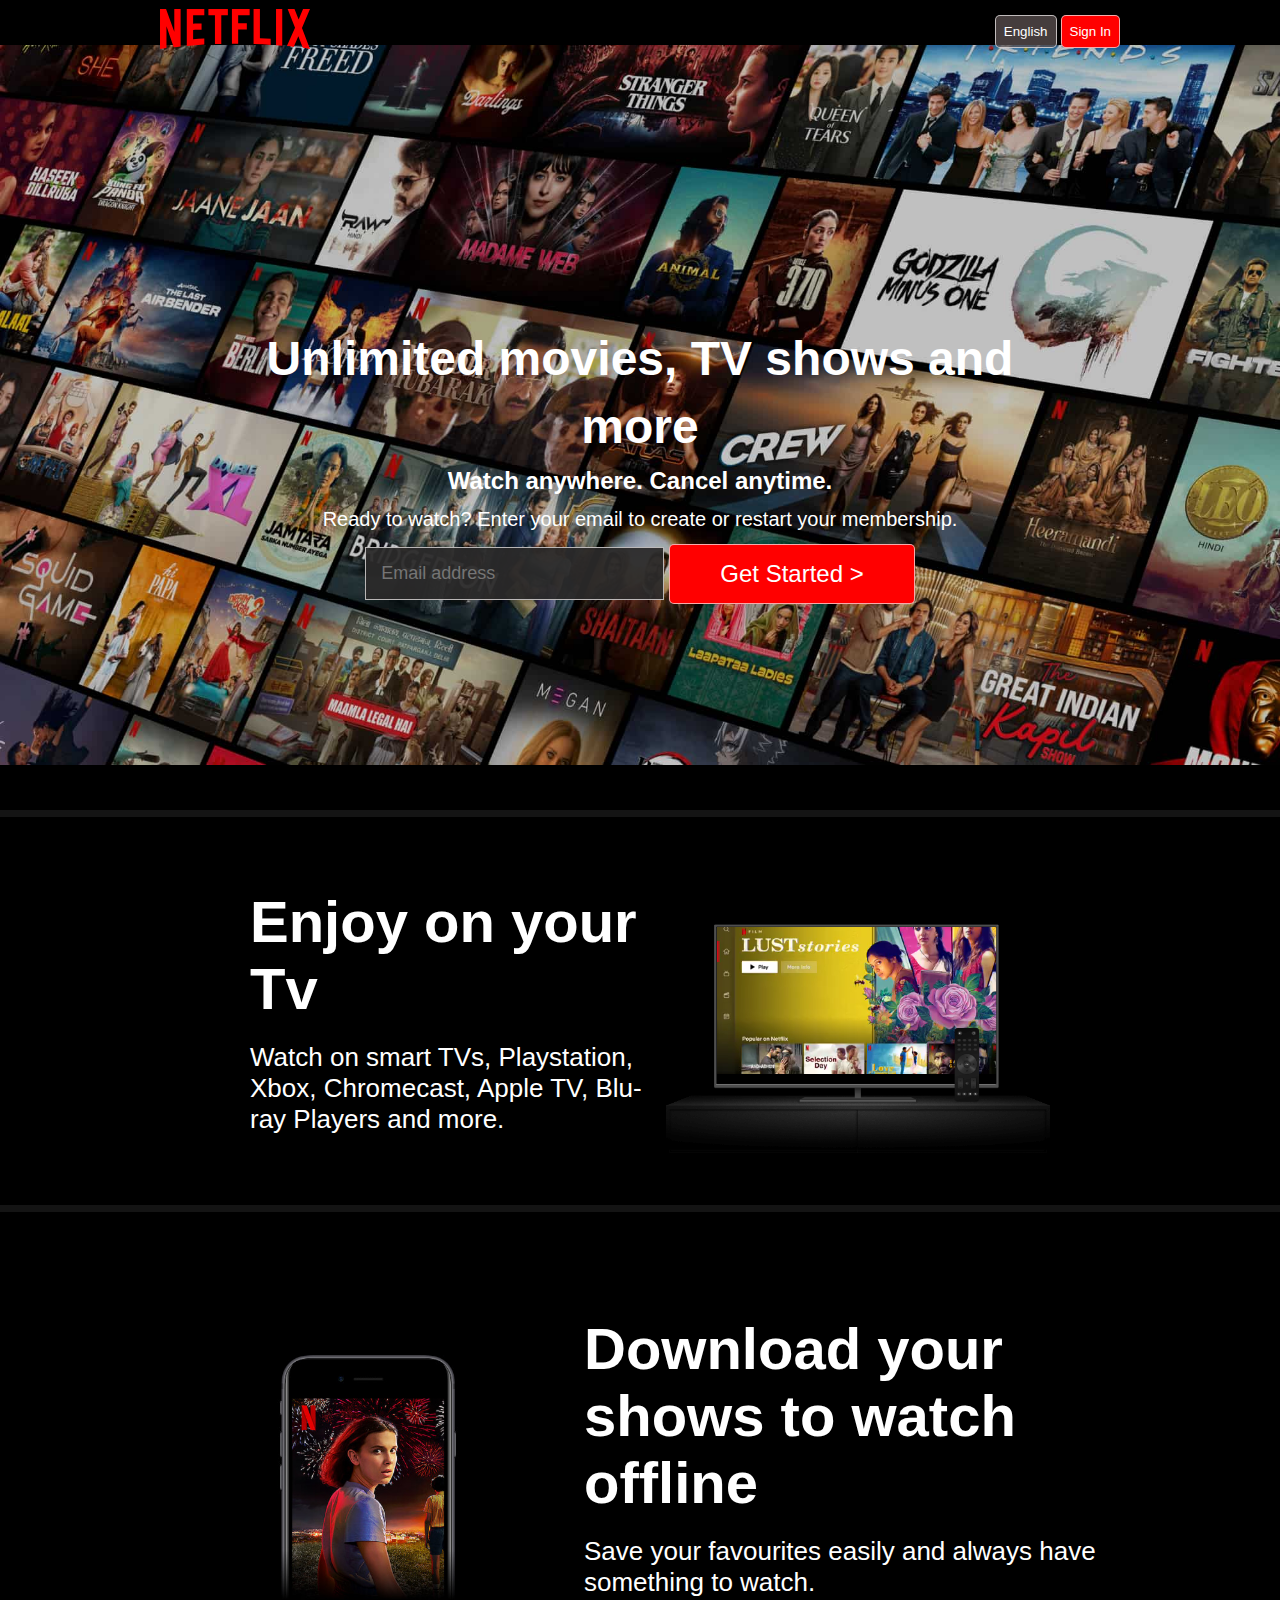
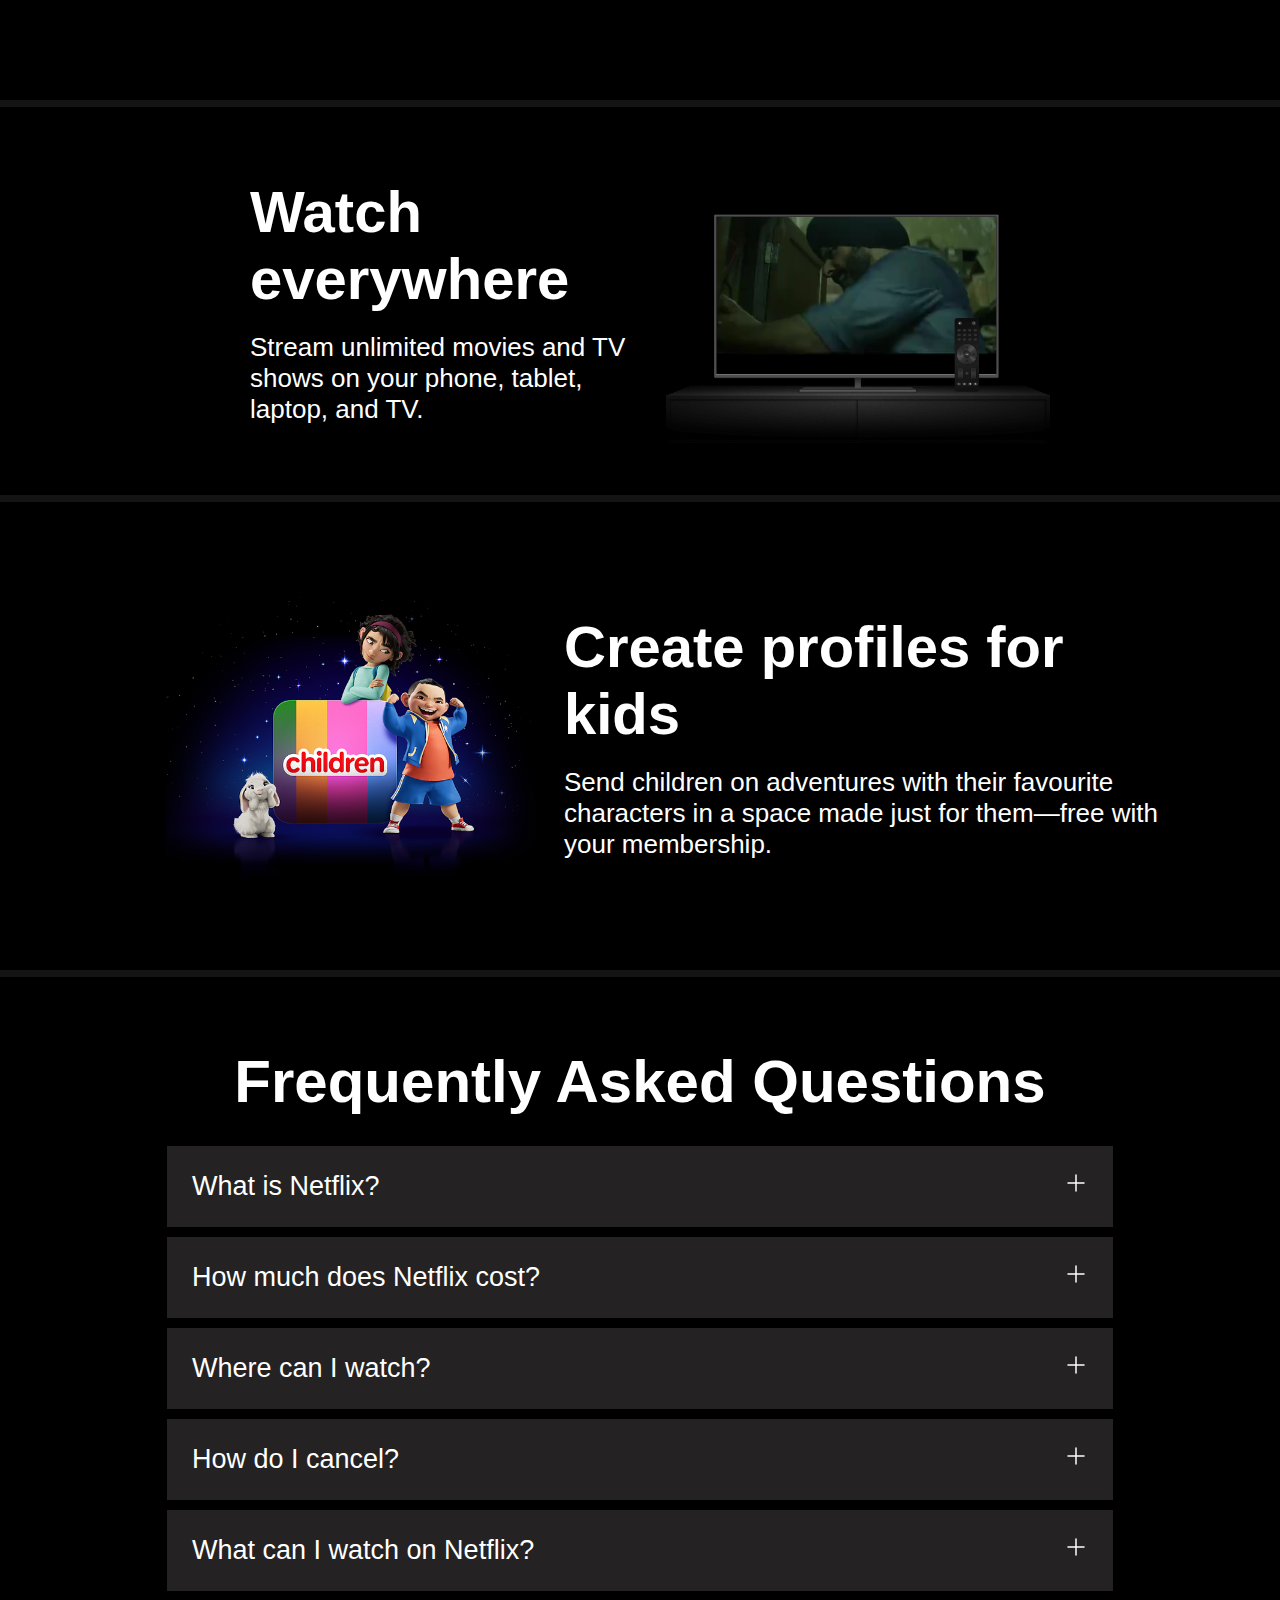
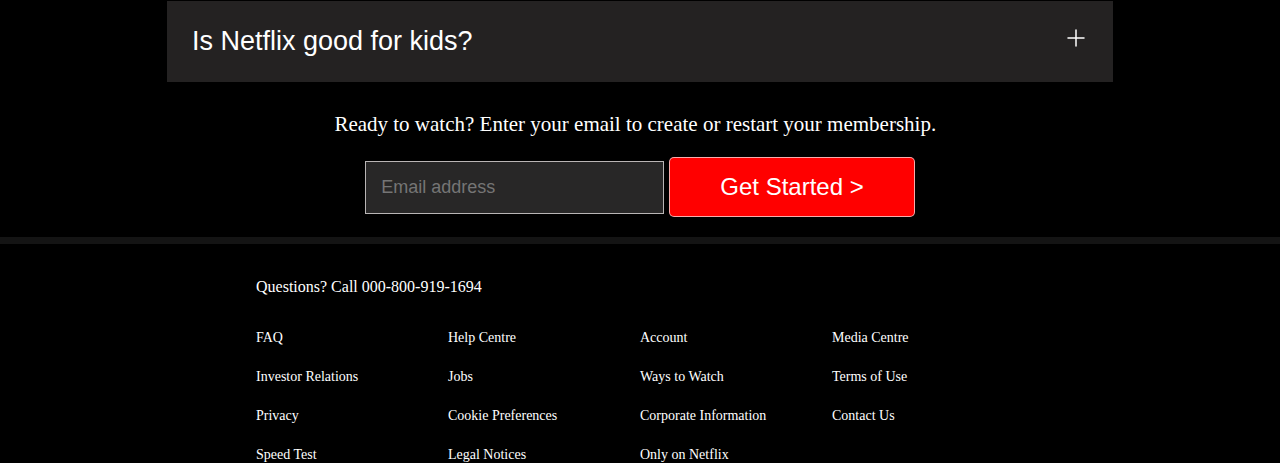
==== index.html @ 5d276bbe "Update and rename project.html to index.html" ====
<!DOCTYPE html>
<html lang="en">

<head>
    <meta charset="UTF-8">
    <meta name="viewport" content="width=device-width, initial-scale=1.0">
    <title>NETFLIX</title>
    <link rel="stylesheet" href="project.css">
</head>

<body>
    <div class="box"></div>

    <div class="main">

        <nav>

            <span>
                <img width="150" src="assets/logo.svg">
            </span>
            <div>
                <button class="btn btn-red">English</button>
                <button class="btn btn-red-sm">Sign In</button>
            </div>

        </nav>


        <div class="hero">
            <span>
                Unlimited movies, TV shows and

            </span>
            <span>
                more
            </span>
            <span>
                Watch anywhere. Cancel anytime.

            </span>
            <span>
                Ready to watch? Enter your email to create or restart your membership.

            </span>
            <div class="hero-buttons">
                <input type="text" placeholder="Email address">
                <button class="btn btn-red-sm2">Get Started &gt; </button>
            </div>
        </div>
    </div>
    <div class="separation"></div>
    </div>
    <section class="first">
        <div>
            <span>
                Enjoy on your Tv
            </span>
            <span>
                Watch on smart TVs, Playstation, Xbox, Chromecast,

                Apple TV, Blu-ray Players and more.
            </span>
        </div>
        <div class="secimg">
            <img src="assets/images/tv.jpg.png" alt="">
            <video src="assets/videos/video1.mp4.m4v" autoplay loop muted></video>

        </div>
    </section>
    <div class="separation"></div>
    </div>
    <section class=" first second">

        <div class="secimg">
            <img src="assets/images/mobile.jpg.jpg" alt="">
        </div>

        <div>
            <span>

                Download your shows to watch offline
            </span>
            <span>

                Save your favourites easily and always have something to watch.
            </span>
        </div>
    </section>
    <div class="separation"></div>
    </div>
    <section class="first third">
        <div>
            <span>
                Watch everywhere
            </span>
            <span>
                Stream unlimited movies and TV shows on your phone, tablet, laptop, and TV.

            </span>
        </div>
        <div class="secimg">
            <img src="assets/images/tv.jpg.png" alt="">
            <video src="assets/videos/video2.mp4.m4v" autoplay loop muted></video>

        </div>
    </section>
    <div class="separation"></div>
    </div>
    <section class="first forth">
        </div>
        <div class="secimg">
            <img src="assets/images/kids.jpg.png" alt="">
        </div>
        <div>
            <span>
                Create profiles for kids
            </span>
            <span>
                Send children on adventures with their favourite characters in a space made just for them—free with your
                membership.

            </span>
    </section>
    <div class="separation"></div>
    </div>
    <section class="faq">
        <h2>
            Frequently Asked Questions
        </h2>
        <div class="faqbox">
            <span>
                What is Netflix?
            </span>
            <svg xmlns="http://www.w3.org/2000/svg" viewBox="0 0 24 24" width="24" height="24" color="#000000"
                fill="none">
                <path d="M12 4V20" stroke="currentColor" stroke-width="1.5" stroke-linecap="round"
                    stroke-linejoin="round" />
                <path d="M4 12H20" stroke="currentColor" stroke-width="1.5" stroke-linecap="round"
                    stroke-linejoin="round" />
            </svg>
        </div>

        <div class="faqbox">
            <span>
                How much does Netflix cost?
            </span>

            <svg xmlns="http://www.w3.org/2000/svg" viewBox="0 0 24 24" width="24" height="24" color="#000000"
                fill="none">
                <path d="M12 4V20" stroke="currentColor" stroke-width="1.5" stroke-linecap="round"
                    stroke-linejoin="round" />
                <path d="M4 12H20" stroke="currentColor" stroke-width="1.5" stroke-linecap="round"
                    stroke-linejoin="round" />
            </svg>
        </div>

        <div class="faqbox">
            <span>
                Where can I watch?
            </span>

            <svg xmlns="http://www.w3.org/2000/svg" viewBox="0 0 24 24" width="24" height="24" color="#000000"
                fill="none">
                <path d="M12 4V20" stroke="currentColor" stroke-width="1.5" stroke-linecap="round"
                    stroke-linejoin="round" />
                <path d="M4 12H20" stroke="currentColor" stroke-width="1.5" stroke-linecap="round"
                    stroke-linejoin="round" />
            </svg>
        </div>

        <div class="faqbox">
            <span>
                How do I cancel?
            </span>

            <svg xmlns="http://www.w3.org/2000/svg" viewBox="0 0 24 24" width="24" height="24" color="#000000"
                fill="none">
                <path d="M12 4V20" stroke="currentColor" stroke-width="1.5" stroke-linecap="round"
                    stroke-linejoin="round" />
                <path d="M4 12H20" stroke="currentColor" stroke-width="1.5" stroke-linecap="round"
                    stroke-linejoin="round" />
            </svg>
        </div>

        <div class="faqbox">
            <span>
                What can I watch on Netflix?
            </span>

            <svg xmlns="http://www.w3.org/2000/svg" viewBox="0 0 24 24" width="24" height="24" color="#000000"
                fill="none">
                <path d="M12 4V20" stroke="currentColor" stroke-width="1.5" stroke-linecap="round"
                    stroke-linejoin="round" />
                <path d="M4 12H20" stroke="currentColor" stroke-width="1.5" stroke-linecap="round"
                    stroke-linejoin="round" />
            </svg>
        </div>

        <div class="faqbox">
            <span>
                Is Netflix good for kids?
            </span>

            <svg xmlns="http://www.w3.org/2000/svg" viewBox="0 0 24 24" width="24" height="24" color="#000000"
                fill="none">
                <path d="M12 4V20" stroke="currentColor" stroke-width="1.5" stroke-linecap="round"
                    stroke-linejoin="round" />
                <path d="M4 12H20" stroke="currentColor" stroke-width="1.5" stroke-linecap="round"
                    stroke-linejoin="round" />
            </svg>
        </div>
        <div class="jatt">
            <p>

                Ready to watch? Enter your email to create or restart your membership.
            </p>



        </div>
        <div class="hero-buttons">
            <input type="text" placeholder="Email address">
            <button class="btn btn-red-sm2">Get Started &gt; </button>
        </div>
    </section>
    <div class="separation"></div>
    </div>
    <footer>
        <div class="questions">
            Questions? Call 000-800-919-1694
        </div>
        <div class="footer">
            <div class="footer-item">
                <a href="faq">FAQ</a>
                <a href="faq">Investor Relations</a>
                <a href="faq">Privacy</a>
                <a href="faq">Speed Test</a>
            </div>
            <div class="footer-item">
                <a href="faq">Help Centre</a>
                <a href="faq">Jobs</a>
                <a href="faq">
                    Cookie Preferences</a>
                <a href="faq">
                    Legal Notices</a>
            </div>
            <div class="footer-item">
                <a href="faq">Account</a>
                <a href="faq">
                    Ways to Watch</a>
                <a href="faq">
                    Corporate Information</a>
                <a href="faq">
                    Only on Netflix</a>
            </div>
            <div class="footer-item">
                <a href="faq">
                    Media Centre</a>
                <a href="faq">
                    Terms of Use</a>
                <a href="faq">
                    Contact Us</a>
            </div>
        </div>
    </footer>

</body>

</html>
---- project.css ----
* {
    padding: 0;
    margin: 0;
}

body {
    background-color: black;
}

.main {
    background-image: url(assets/images/bg.jpg.jpg);
    background-position: center center;
    background-repeat: no-repeat;
    background-size: max(1200px, 100vw);
    height: 90vh;
    position: relative;
}

.main .box {
    height: 90vh;
    width: 100%;
    opacity: 0.49;
    background-color: black;
    position: absolute;
    top: 0;
}

nav {
    max-width: 75vw;
    margin: auto;
    display: flex;
    align-items: center;
    justify-content: space-between;
    height: 62px;
}

nav.img {
    position: relative;
    z-index: 10;

}

nav.button {
    position: relative;
    z-index: 10;
    color: white;
    font-weight: 900;
    font-size: 60px;

}

.hero {
    position: relative;
    height: 90vh;
    display: flex;
    align-items: center;
    justify-content: center;
    color: white;
    flex-direction: column;
    font-family: 'Gill Sans', 'Gill Sans MT', Calibri, 'Trebuchet MS', sans-serif;
    gap: 13px;
}

.hero> :nth-child(1) {
    font-weight: 900;
    font-size: 48px;
    align-items: center;
}

.hero> :nth-child(2) {
    font-weight: 900;
    font-size: 48px;
    align-items: center;
}

.hero> :nth-child(3) {
    font-weight: 600;
    font-size: 24px;
    align-items: center;
}

.hero> :nth-child(4) {
    font-weight: 400;
    font-size: 20px;
    align-items: center;
}

.separation {
    background-color: rgba(128, 128, 128, 0.151);
    height: 7px;
}

.btn {
    background-color: rgba(92, 81, 81, 0.753);
    font-weight: lighter;
    padding: 8px;
    border-radius: 5px;
    border: 1px solid rgb(247, 242, 242, 0.7);
    cursor: pointer;
    color: white;

}

.btn-red-sm {
    background-color: red;
    color: white;
    cursor: pointer;
    /* border: none; */
}

.btn-red-sm2 {
    background-color: red;
    font-size: x-large;
    padding: 15px 50px;
    color: white;
    /* border: none; */
    cursor: pointer;

}

.main input {
    font-size: large;
    padding: 15px 50px;
    color: solid white;
    background: rgba(43, 41, 41, 0.94);
    padding-left: 15px;
    border: 1px solid rgb(247, 242, 242, 0.7);
    color: white;


}

.hero-buttons {
    display: flex;
    justify-content: center;
    align-items: center;
    gap: 5px;
}

.first {
    display: flex;
    justify-content: center;
    align-items: center;
    color: white;

}
section.first>div {

    font-family: 'Gill Sans', 'Gill Sans MT', Calibri, 'Trebuchet MS', sans-serif;
    display: flex;
    flex-direction: column;
    padding-left: 200px;
    column-gap: 250px;
}

section.first>div :nth-child(1) {
    font-weight: 900;
    font-size: 58px;


}

section.first>div :nth-child(2) {
    font-weight: 400;
    font-size: 26px;
    margin-top: 20px;

}

.secimg img {
    width: 30vw;
    position: relative;
    z-index: 10;
    right: 180px;
}

.secimg video {
    position: absolute;
    right: 180px;
    width: 26vw;
    top: 4;
    margin-right: 50px;

}

section.first.second div {
    padding: 50px;
}

section.first.second .secimg {
    padding-right: 50px;
    left: 20vw;
    position: relative;
}

section {
    padding: 50px;

}

section.first.forth div {
    padding: 40px;
}

section.first.forth .secimg {
    padding-right: 50px;
    left: 20vw;
    position: relative;
}

.faq {
    color: white;
    padding: 20px;
    font-size: 20px;
}

.faq h2 {
    text-align: center;
    padding: 20px;
    margin-top: 30px;
    font-size: 60px;
    font-family: 'Gill Sans', 'Gill Sans MT', Calibri, 'Trebuchet MS', sans-serif;
    font-weight: bolder;

}

.faqbox:hover {
    background-color: black;
}

.faqbox {
    display: flex;
    background-color: rgb(36, 34, 34);
    padding: 25px;
    color: white;
    justify-content: space-between;
    margin: 10px auto;
    max-width: 70vw;
    font-size: 27px;
    font-weight: 500;
    font-family: 'Gill Sans', 'Gill Sans MT', Calibri, 'Trebuchet MS', sans-serif;
    cursor: pointer;
}

.faq input {
    font-size: large;
    padding: 15px 50px;
    color: solid white;
    background: rgba(43, 41, 41, 0.94);
    padding-left: 15px;
    border: 1px solid rgb(247, 242, 242, 0.7);
}

svg {
    color: white;
}

p {
    padding: 20px;
    margin-left: 23vw;
    font-size: 21px;
    font-weight: 500;
}

footer {
    color: white;
    max-width: 60vw;
    margin: auto;
    gap: 14px;
}

footer .questions {
    padding: 34px 0;
}

.footer {
    display: grid;
    grid-template-columns: 1fr 1fr 1fr 1fr;
    color: white;
    max-width: 60vw;
    margin: auto;
}

.footer-item {
    display: flex;
    flex-direction: column;
    gap: 23px;
}

footer a {
    text-decoration: none;
    color: white;
    font-size: 14px;
}
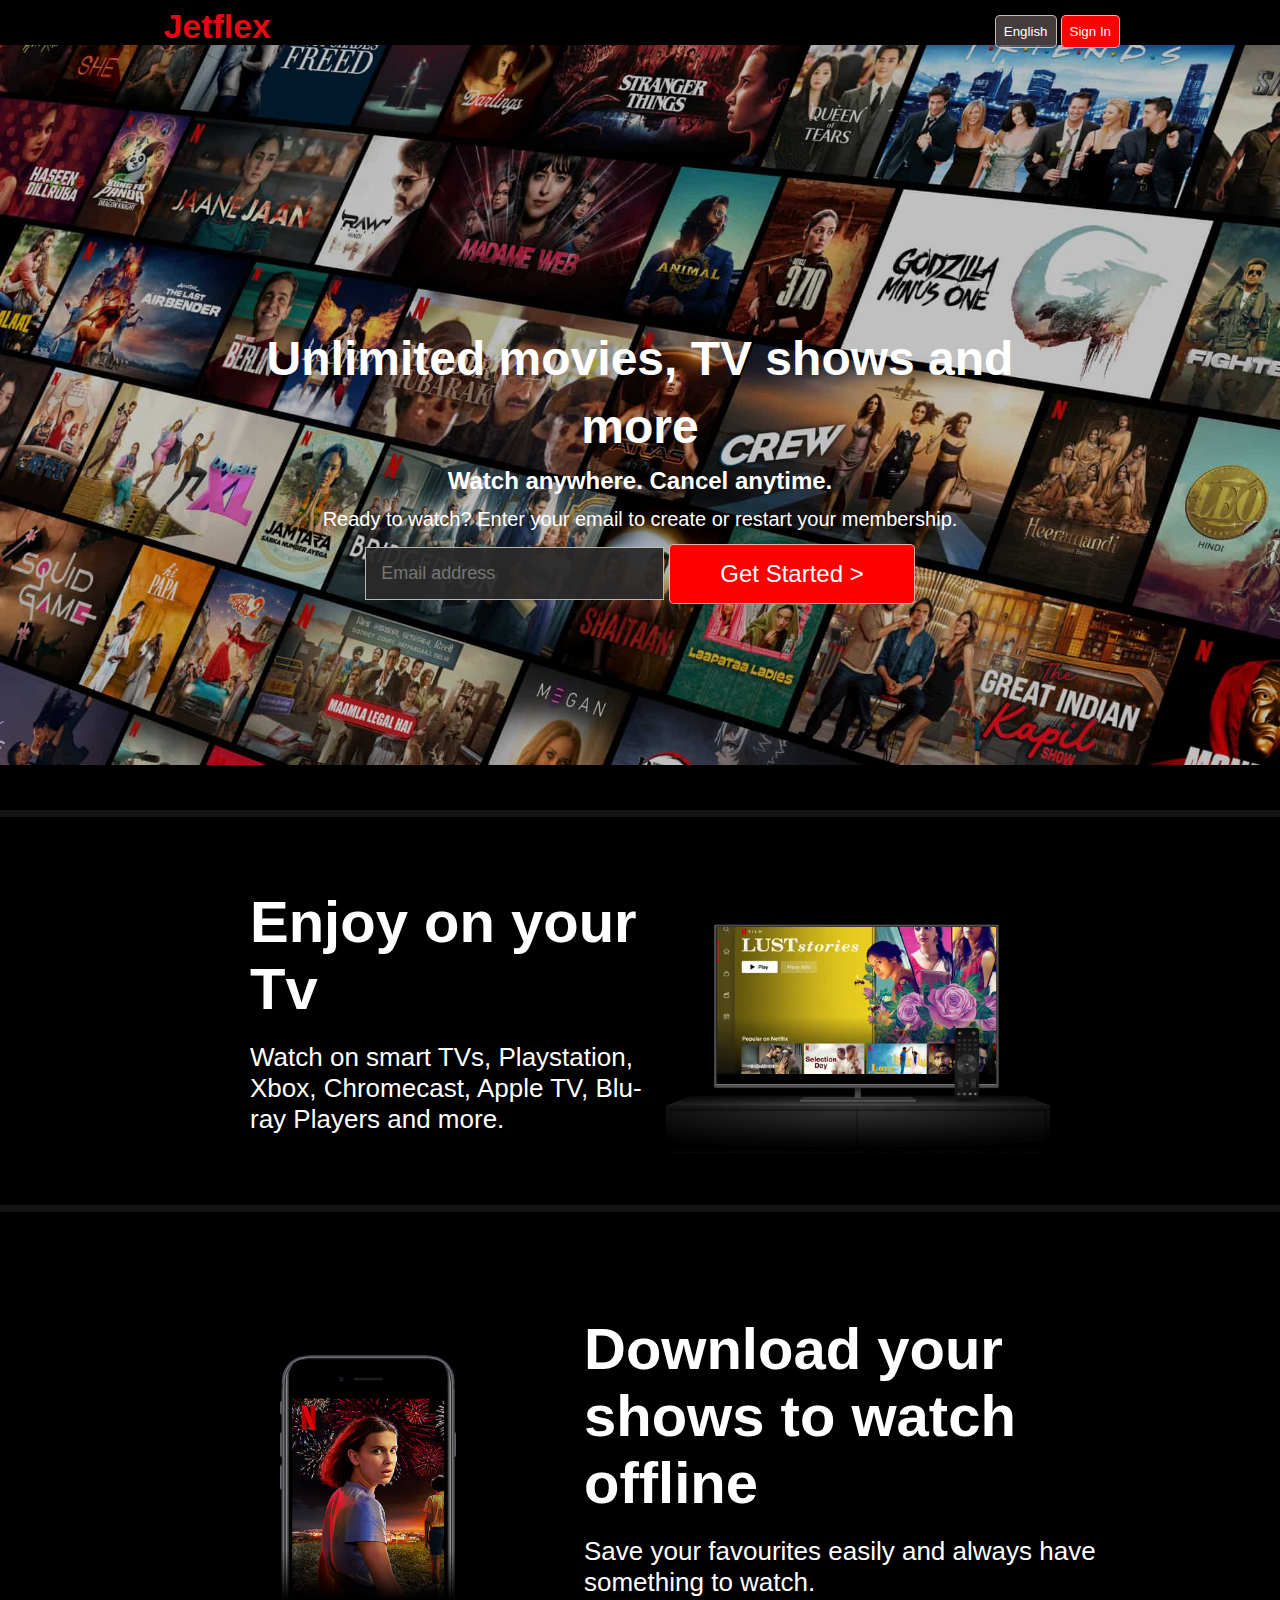
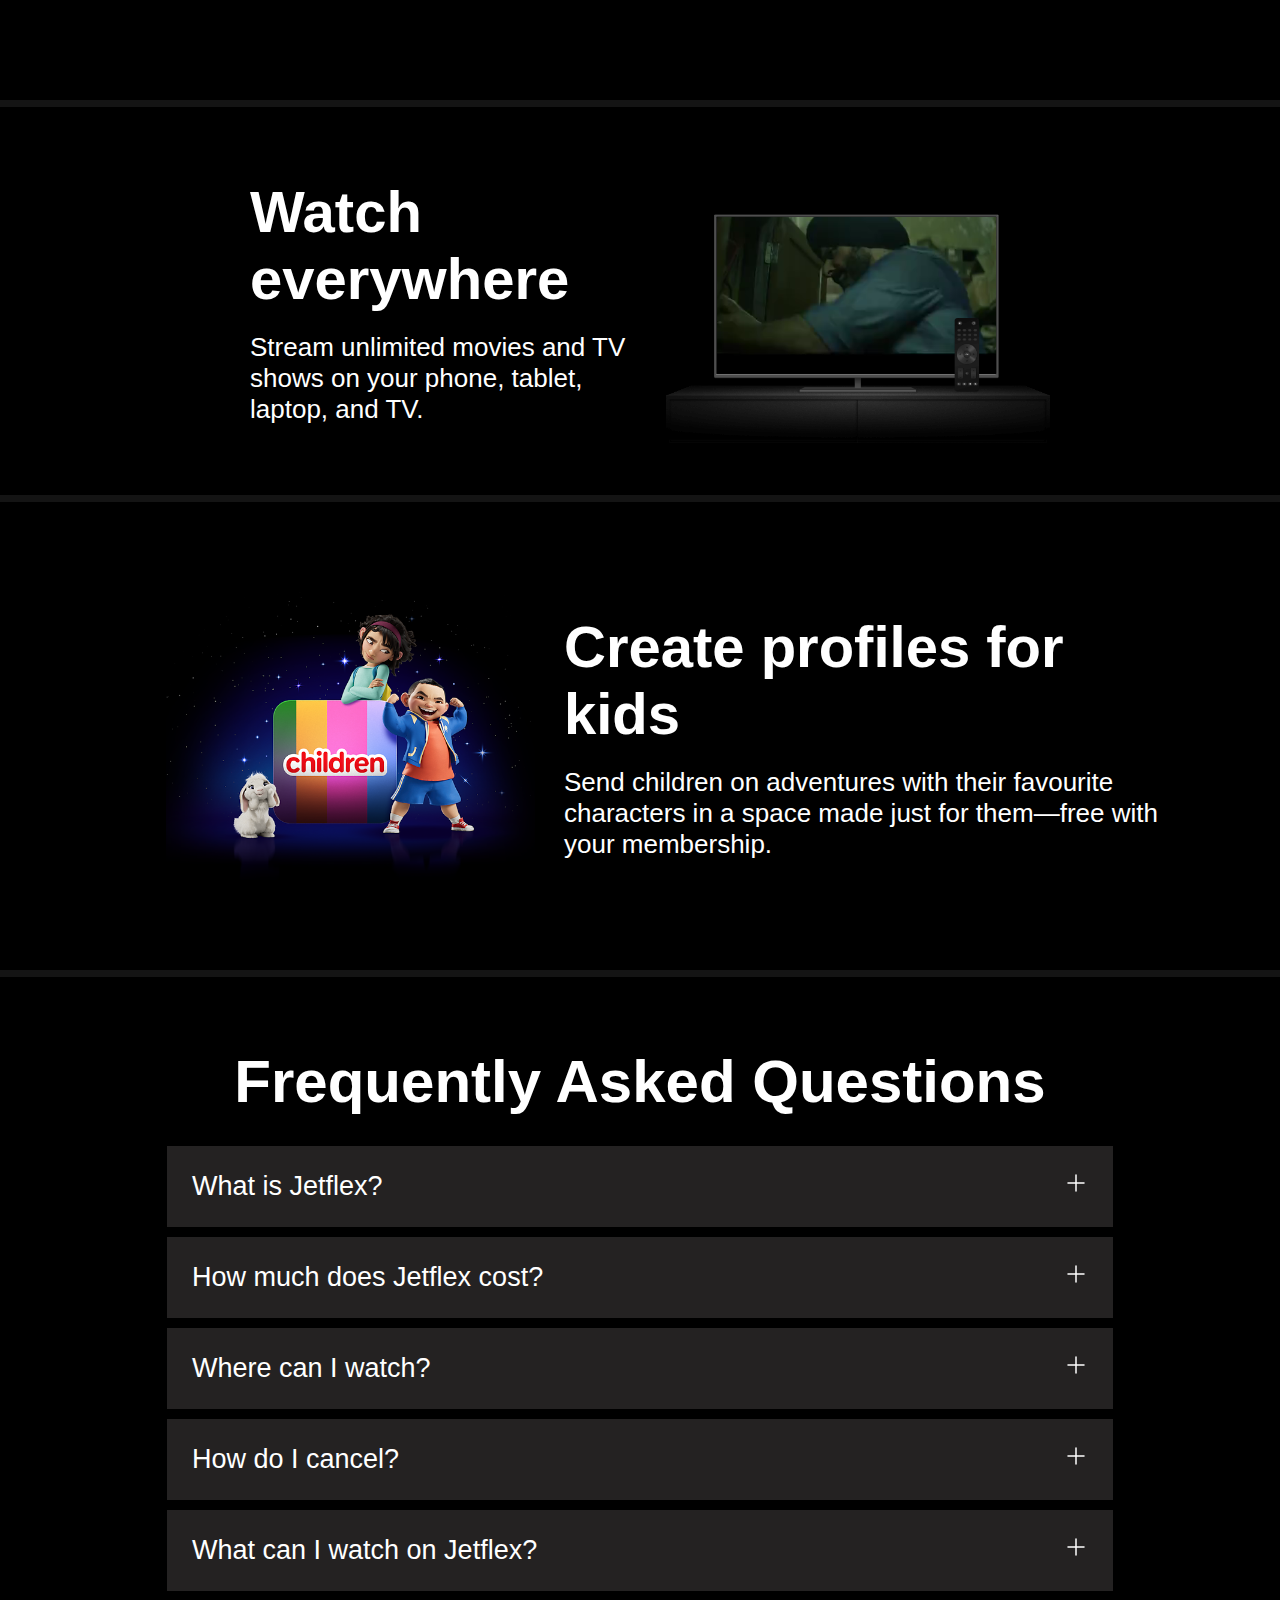
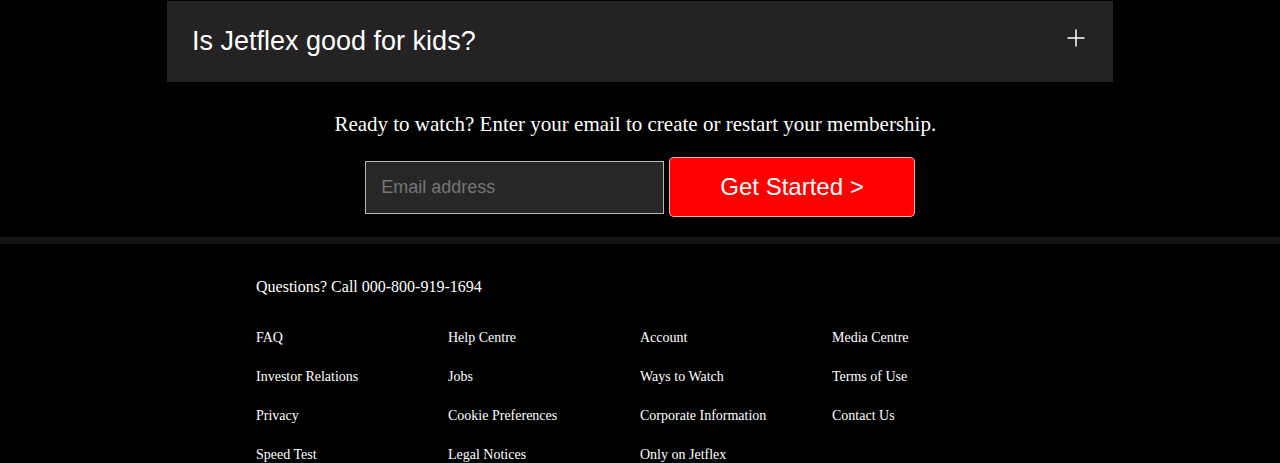
==== commit d2ad3374: "Update index.html" ====
--- a/index.html
+++ b/index.html
@@ -4,7 +4,7 @@
 <head>
     <meta charset="UTF-8">
     <meta name="viewport" content="width=device-width, initial-scale=1.0">
-    <title>NETFLIX</title>
+    <title>jETFLEX</title>
     <link rel="stylesheet" href="project.css">
 </head>
 
@@ -16,7 +16,7 @@
         <nav>
 
             <span>
-                <img width="150" src="assets/logo.svg">
+                <img width="150" src="assets/jetflex_logo.svg">
             </span>
             <div>
                 <button class="btn btn-red">English</button>
@@ -129,20 +129,20 @@
         </h2>
         <div class="faqbox">
             <span>
-                What is Netflix?
-            </span>
-            <svg xmlns="http://www.w3.org/2000/svg" viewBox="0 0 24 24" width="24" height="24" color="#000000"
-                fill="none">
-                <path d="M12 4V20" stroke="currentColor" stroke-width="1.5" stroke-linecap="round"
-                    stroke-linejoin="round" />
-                <path d="M4 12H20" stroke="currentColor" stroke-width="1.5" stroke-linecap="round"
-                    stroke-linejoin="round" />
-            </svg>
-        </div>
-
-        <div class="faqbox">
-            <span>
-                How much does Netflix cost?
+                What is Jetflex?
+            </span>
+            <svg xmlns="http://www.w3.org/2000/svg" viewBox="0 0 24 24" width="24" height="24" color="#000000"
+                fill="none">
+                <path d="M12 4V20" stroke="currentColor" stroke-width="1.5" stroke-linecap="round"
+                    stroke-linejoin="round" />
+                <path d="M4 12H20" stroke="currentColor" stroke-width="1.5" stroke-linecap="round"
+                    stroke-linejoin="round" />
+            </svg>
+        </div>
+
+        <div class="faqbox">
+            <span>
+                How much does Jetflex cost?
             </span>
 
             <svg xmlns="http://www.w3.org/2000/svg" viewBox="0 0 24 24" width="24" height="24" color="#000000"
@@ -184,21 +184,21 @@
 
         <div class="faqbox">
             <span>
-                What can I watch on Netflix?
-            </span>
-
-            <svg xmlns="http://www.w3.org/2000/svg" viewBox="0 0 24 24" width="24" height="24" color="#000000"
-                fill="none">
-                <path d="M12 4V20" stroke="currentColor" stroke-width="1.5" stroke-linecap="round"
-                    stroke-linejoin="round" />
-                <path d="M4 12H20" stroke="currentColor" stroke-width="1.5" stroke-linecap="round"
-                    stroke-linejoin="round" />
-            </svg>
-        </div>
-
-        <div class="faqbox">
-            <span>
-                Is Netflix good for kids?
+                What can I watch on Jetflex?
+            </span>
+
+            <svg xmlns="http://www.w3.org/2000/svg" viewBox="0 0 24 24" width="24" height="24" color="#000000"
+                fill="none">
+                <path d="M12 4V20" stroke="currentColor" stroke-width="1.5" stroke-linecap="round"
+                    stroke-linejoin="round" />
+                <path d="M4 12H20" stroke="currentColor" stroke-width="1.5" stroke-linecap="round"
+                    stroke-linejoin="round" />
+            </svg>
+        </div>
+
+        <div class="faqbox">
+            <span>
+                Is Jetflex good for kids?
             </span>
 
             <svg xmlns="http://www.w3.org/2000/svg" viewBox="0 0 24 24" width="24" height="24" color="#000000"
@@ -251,7 +251,7 @@
                 <a href="faq">
                     Corporate Information</a>
                 <a href="faq">
-                    Only on Netflix</a>
+                    Only on Jetflex</a>
             </div>
             <div class="footer-item">
                 <a href="faq">
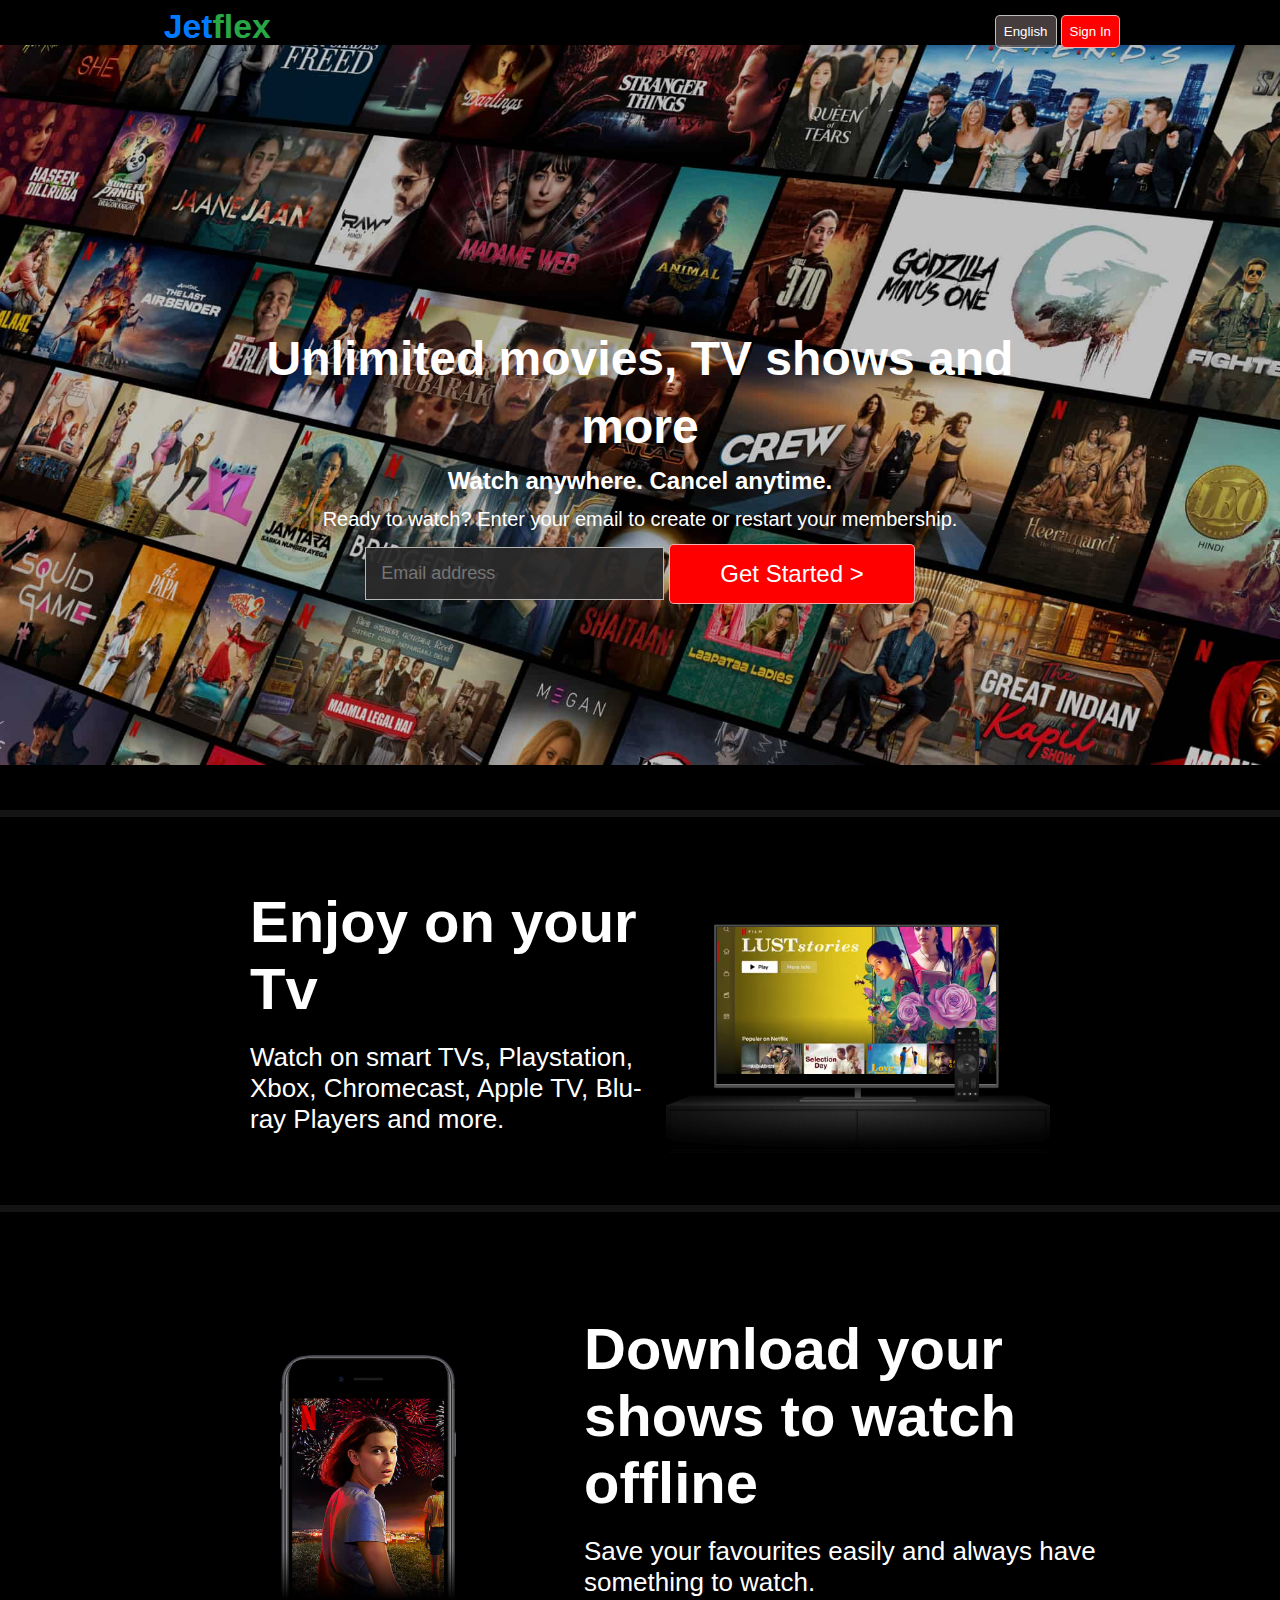
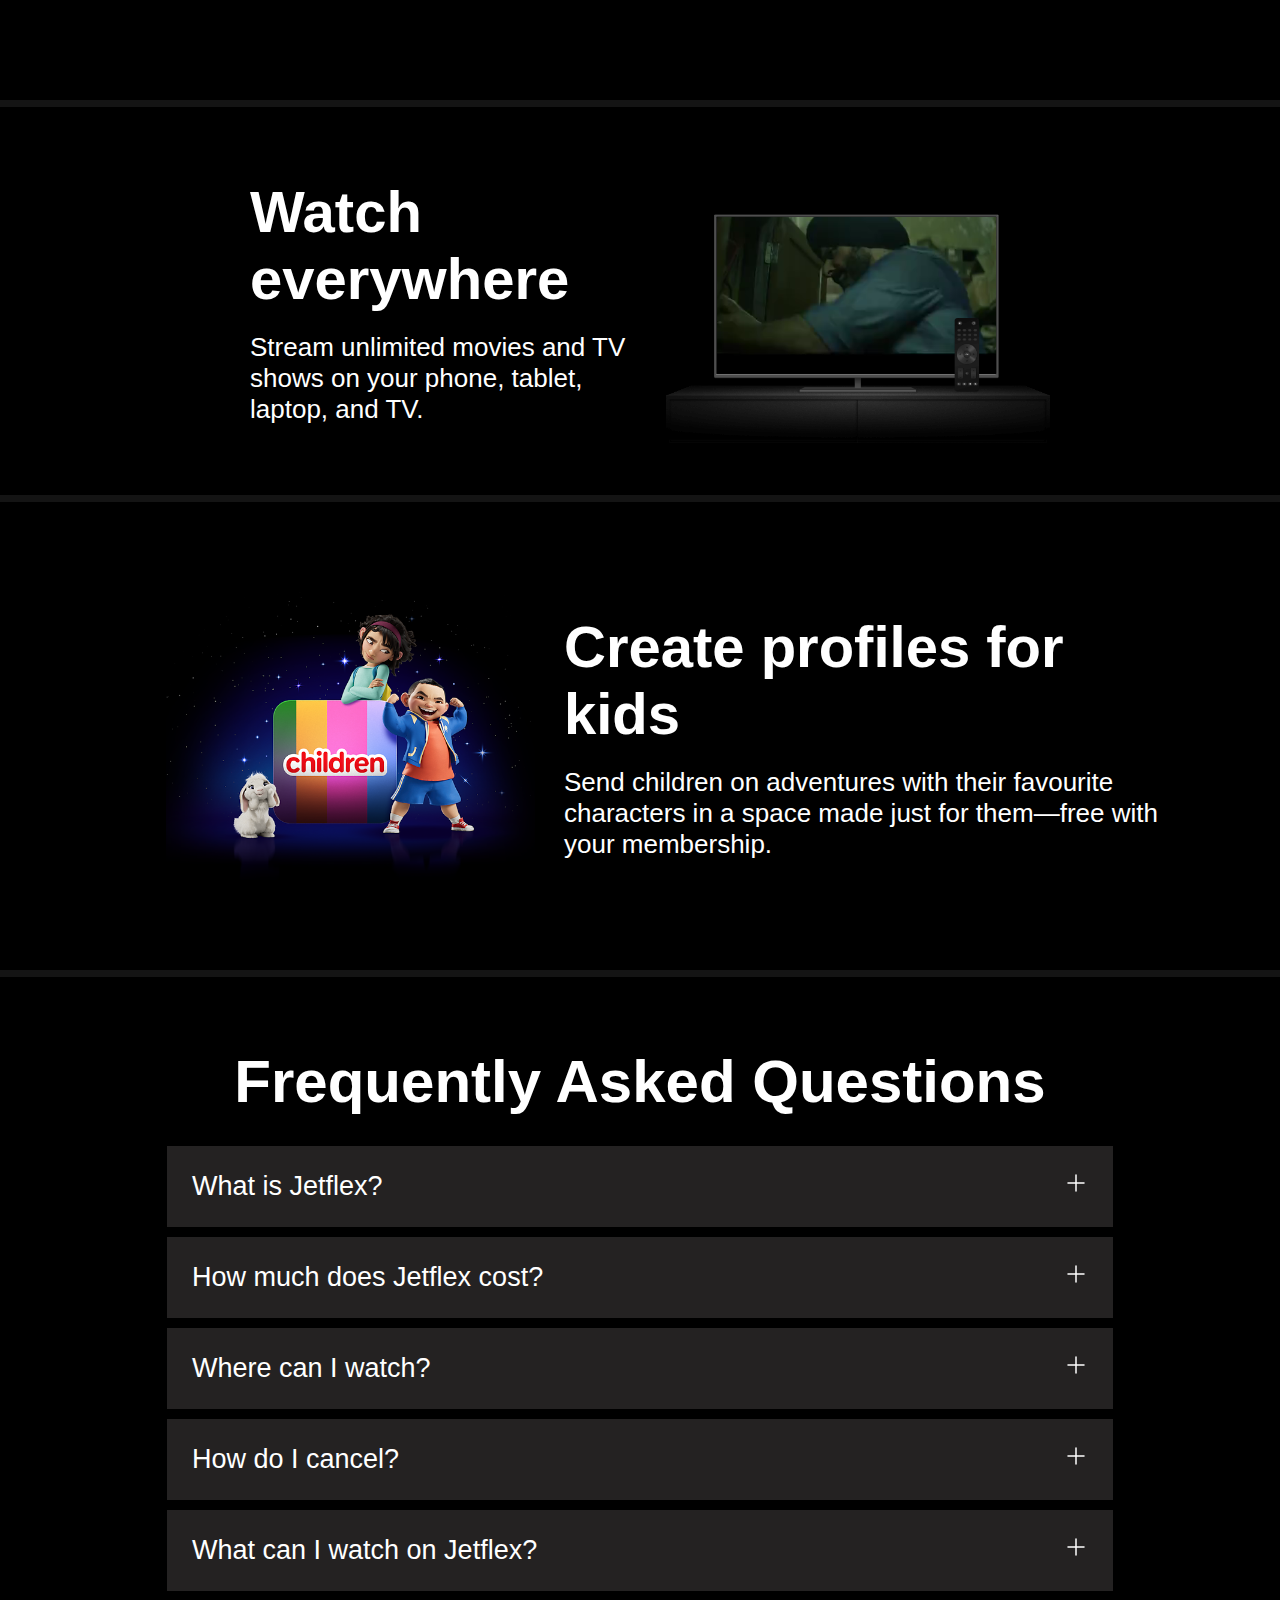
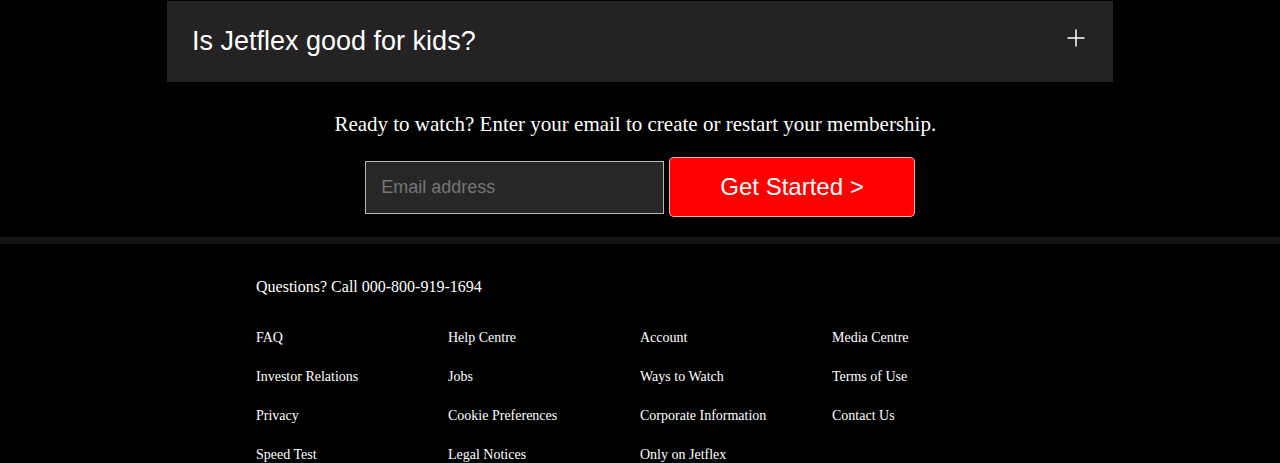
==== commit 86451fad: "Update index.html" ====
--- a/index.html
+++ b/index.html
@@ -16,7 +16,7 @@
         <nav>
 
             <span>
-                <img width="150" src="assets/jetflex_logo.svg">
+                <img width="150" src="assets/jetflex_logo1.svg">
             </span>
             <div>
                 <button class="btn btn-red">English</button>
